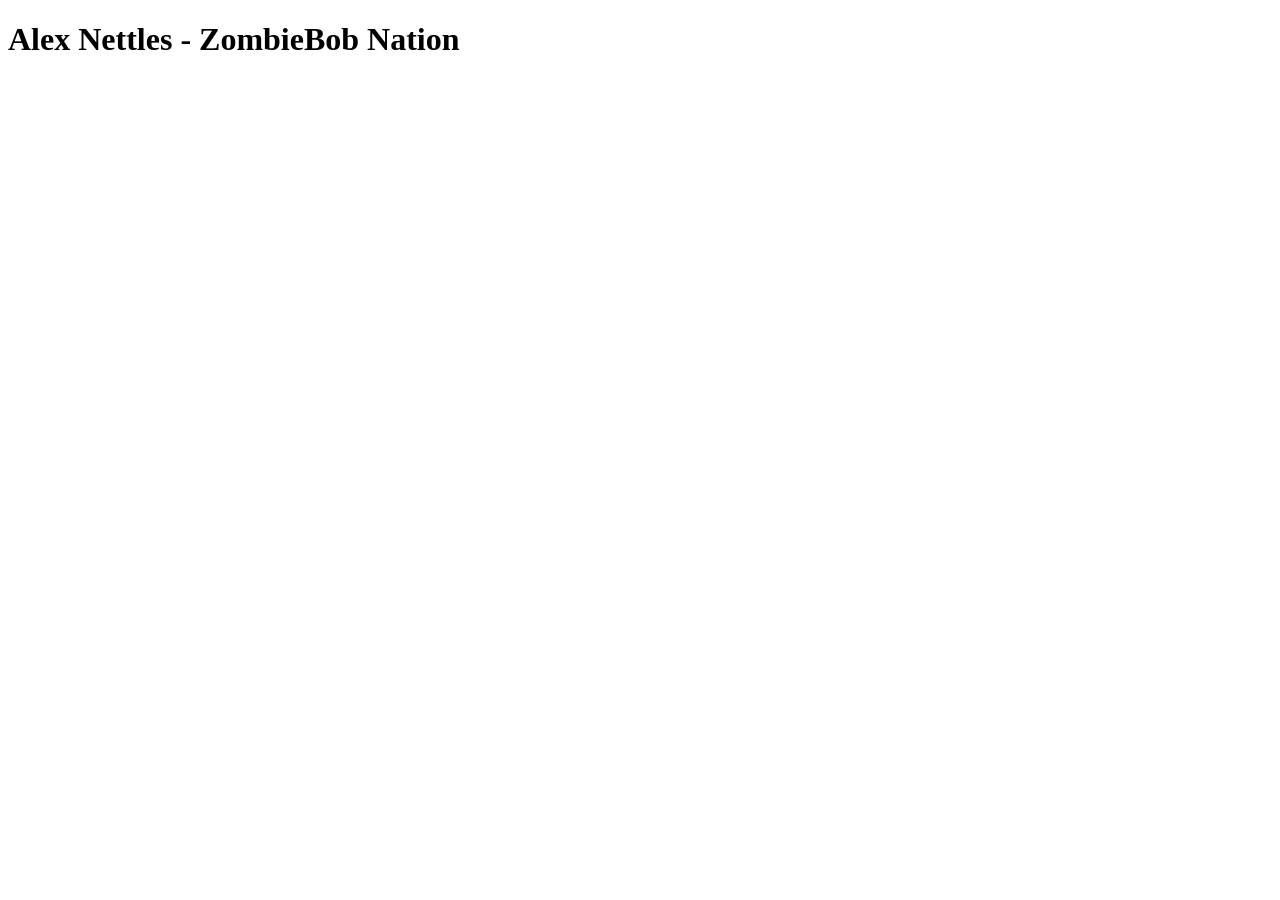
==== index.html @ 6f66bba7 "Start of WebPlot" ====
<!DOCTYPE html>
<html lang="en">
<head>
    <meta charset="UTF-8">
    <meta name="viewport" content="width=device-width, initial-scale=1.0">
    <title>Alex Nettles - ZombieBob Nation</title>
</head>
<body>
    
<h1>Alex Nettles - ZombieBob Nation</h1>

</body>
</html>
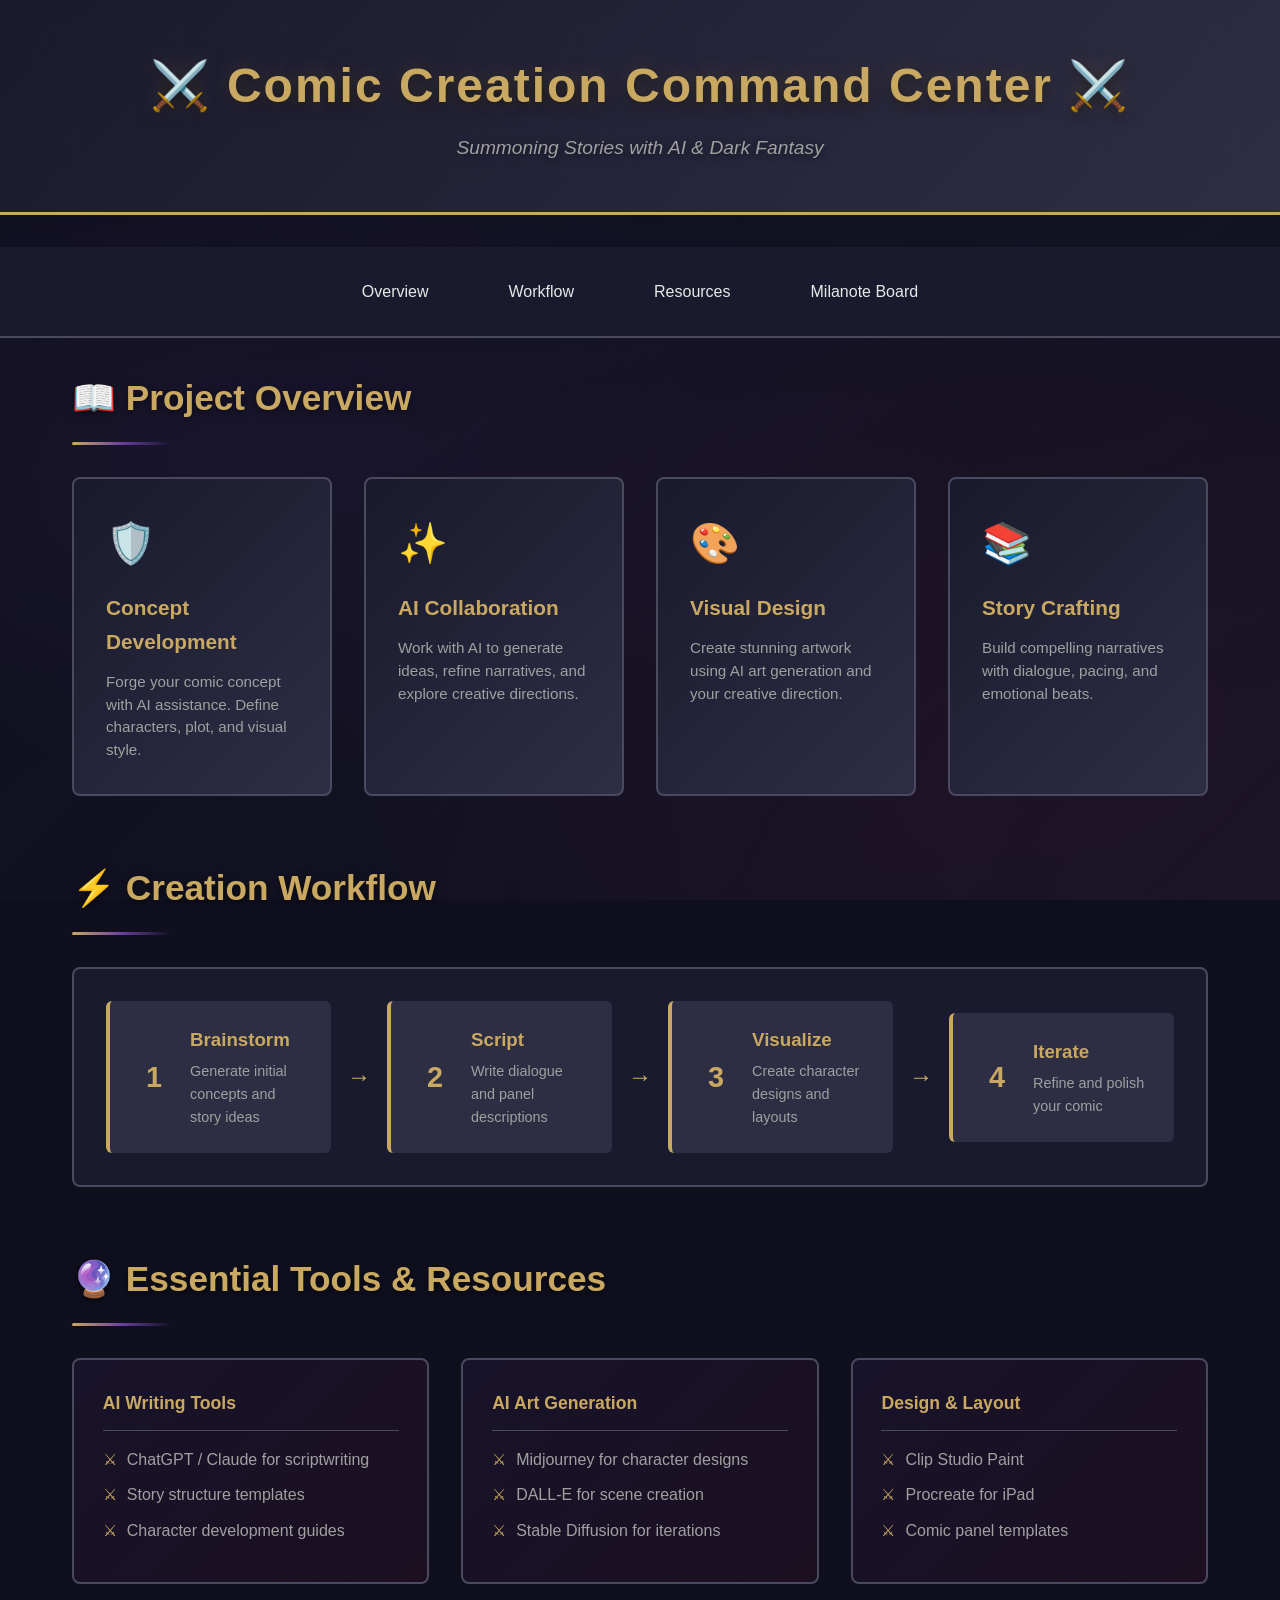
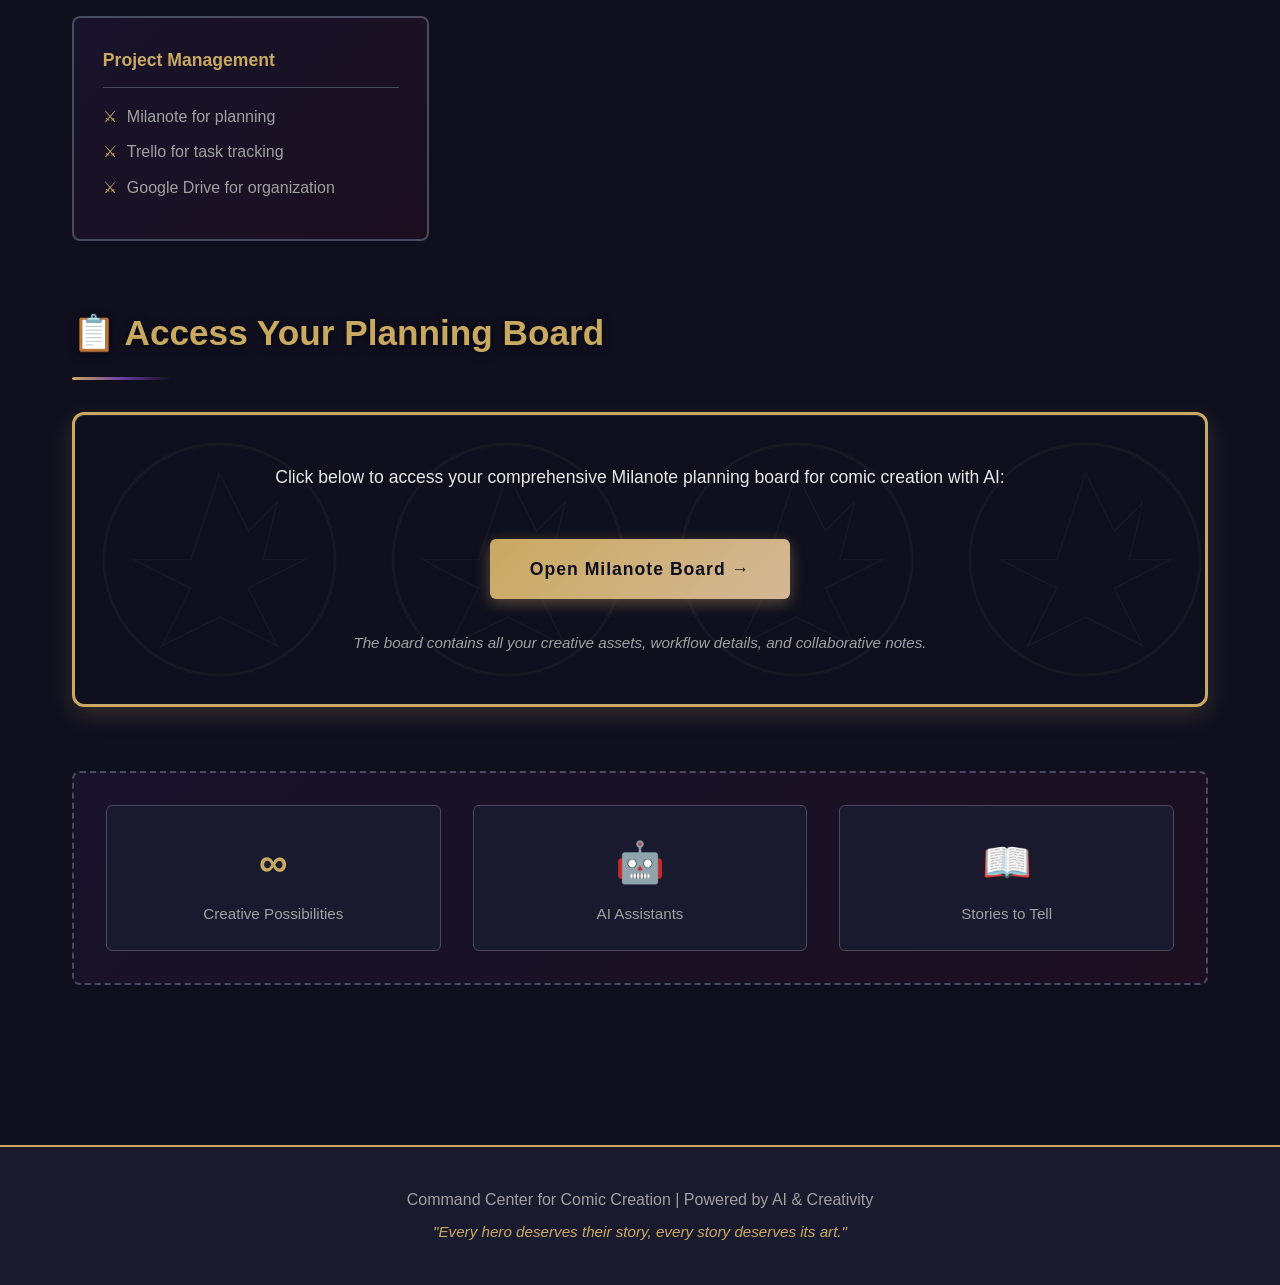
==== commit b730abdb: "Create dashboard HTML for comic creation command center with dark fantasy theme" ====
--- a/index.html
+++ b/index.html
@@ -3,11 +3,177 @@
 <head>
     <meta charset="UTF-8">
     <meta name="viewport" content="width=device-width, initial-scale=1.0">
-    <title>Alex Nettles - ZombieBob Nation</title>
+    <title>Comic Creation Command Center</title>
+    <link rel="stylesheet" href="styles.css">
 </head>
 <body>
+    <div class="background-effect"></div>
     
-<h1>Alex Nettles - ZombieBob Nation</h1>
+    <header class="header">
+        <div class="header-content">
+            <h1 class="title">⚔️ Comic Creation Command Center ⚔️</h1>
+            <p class="subtitle">Summoning Stories with AI & Dark Fantasy</p>
+        </div>
+    </header>
 
+    <nav class="navigation">
+        <a href="#overview" class="nav-link active">Overview</a>
+        <a href="#workflow" class="nav-link">Workflow</a>
+        <a href="#resources" class="nav-link">Resources</a>
+        <a href="#board" class="nav-link">Milanote Board</a>
+    </nav>
+
+    <main class="container">
+        <!-- Overview Section -->
+        <section id="overview" class="section">
+            <div class="section-header">
+                <h2>📖 Project Overview</h2>
+                <div class="header-bar"></div>
+            </div>
+            <div class="cards-grid">
+                <div class="card">
+                    <div class="card-icon">🛡️</div>
+                    <h3>Concept Development</h3>
+                    <p>Forge your comic concept with AI assistance. Define characters, plot, and visual style.</p>
+                </div>
+                <div class="card">
+                    <div class="card-icon">✨</div>
+                    <h3>AI Collaboration</h3>
+                    <p>Work with AI to generate ideas, refine narratives, and explore creative directions.</p>
+                </div>
+                <div class="card">
+                    <div class="card-icon">🎨</div>
+                    <h3>Visual Design</h3>
+                    <p>Create stunning artwork using AI art generation and your creative direction.</p>
+                </div>
+                <div class="card">
+                    <div class="card-icon">📚</div>
+                    <h3>Story Crafting</h3>
+                    <p>Build compelling narratives with dialogue, pacing, and emotional beats.</p>
+                </div>
+            </div>
+        </section>
+
+        <!-- Workflow Section -->
+        <section id="workflow" class="section">
+            <div class="section-header">
+                <h2>⚡ Creation Workflow</h2>
+                <div class="header-bar"></div>
+            </div>
+            <div class="workflow-container">
+                <div class="workflow-step">
+                    <div class="step-number">1</div>
+                    <div class="step-content">
+                        <h3>Brainstorm</h3>
+                        <p>Generate initial concepts and story ideas</p>
+                    </div>
+                </div>
+                <div class="workflow-arrow">→</div>
+                <div class="workflow-step">
+                    <div class="step-number">2</div>
+                    <div class="step-content">
+                        <h3>Script</h3>
+                        <p>Write dialogue and panel descriptions</p>
+                    </div>
+                </div>
+                <div class="workflow-arrow">→</div>
+                <div class="workflow-step">
+                    <div class="step-number">3</div>
+                    <div class="step-content">
+                        <h3>Visualize</h3>
+                        <p>Create character designs and layouts</p>
+                    </div>
+                </div>
+                <div class="workflow-arrow">→</div>
+                <div class="workflow-step">
+                    <div class="step-number">4</div>
+                    <div class="step-content">
+                        <h3>Iterate</h3>
+                        <p>Refine and polish your comic</p>
+                    </div>
+                </div>
+            </div>
+        </section>
+
+        <!-- Resources Section -->
+        <section id="resources" class="section">
+            <div class="section-header">
+                <h2>🔮 Essential Tools & Resources</h2>
+                <div class="header-bar"></div>
+            </div>
+            <div class="resources-grid">
+                <div class="resource-card">
+                    <h4>AI Writing Tools</h4>
+                    <ul>
+                        <li>ChatGPT / Claude for scriptwriting</li>
+                        <li>Story structure templates</li>
+                        <li>Character development guides</li>
+                    </ul>
+                </div>
+                <div class="resource-card">
+                    <h4>AI Art Generation</h4>
+                    <ul>
+                        <li>Midjourney for character designs</li>
+                        <li>DALL-E for scene creation</li>
+                        <li>Stable Diffusion for iterations</li>
+                    </ul>
+                </div>
+                <div class="resource-card">
+                    <h4>Design & Layout</h4>
+                    <ul>
+                        <li>Clip Studio Paint</li>
+                        <li>Procreate for iPad</li>
+                        <li>Comic panel templates</li>
+                    </ul>
+                </div>
+                <div class="resource-card">
+                    <h4>Project Management</h4>
+                    <ul>
+                        <li>Milanote for planning</li>
+                        <li>Trello for task tracking</li>
+                        <li>Google Drive for organization</li>
+                    </ul>
+                </div>
+            </div>
+        </section>
+
+        <!-- Board Link Section -->
+        <section id="board" class="section board-section">
+            <div class="section-header">
+                <h2>📋 Access Your Planning Board</h2>
+                <div class="header-bar"></div>
+            </div>
+            <div class="board-card">
+                <p class="board-description">Click below to access your comprehensive Milanote planning board for comic creation with AI:</p>
+                <a href="https://app.milanote.com/1WjEfn1ApAaG6p?p=QNYmC8qIito" target="_blank" class="board-button">
+                    Open Milanote Board →
+                </a>
+                <p class="board-note">The board contains all your creative assets, workflow details, and collaborative notes.</p>
+            </div>
+        </section>
+
+        <!-- Quick Stats -->
+        <section class="stats-section">
+            <div class="stat-box">
+                <div class="stat-number">∞</div>
+                <p>Creative Possibilities</p>
+            </div>
+            <div class="stat-box">
+                <div class="stat-number">🤖</div>
+                <p>AI Assistants</p>
+            </div>
+            <div class="stat-box">
+                <div class="stat-number">📖</div>
+                <p>Stories to Tell</p>
+            </div>
+        </section>
+    </main>
+
+    <footer class="footer">
+        <p>Command Center for Comic Creation | Powered by AI & Creativity</p>
+        <p class="footer-quote">"Every hero deserves their story, every story deserves its art."</p>
+    </footer>
+
+    <script src="script.js"></script>
 </body>
-</html>+</html>
--- a/styles.css
+++ b/styles.css
@@ -0,0 +1,548 @@
+/* Dark Fantasy Comic Creation Command Center */
+
+* {
+    margin: 0;
+    padding: 0;
+    box-sizing: border-box;
+}
+
+:root {
+    --primary-dark: #0f0f1e;
+    --primary-accent: #1a1a2e;
+    --secondary-accent: #2d2d44;
+    --gold-accent: #c9a961;
+    --steel-gray: #4a4a5f;
+    --blood-red: #8b1538;
+    --mystical-purple: #6a3fa0;
+    --text-light: #e8e8e8;
+    --text-muted: #a0a0a0;
+}
+
+body {
+    font-family: 'Segoe UI', Tahoma, Geneva, Verdana, sans-serif;
+    background-color: var(--primary-dark);
+    color: var(--text-light);
+    line-height: 1.6;
+    overflow-x: hidden;
+}
+
+/* Animated Background Effect */
+.background-effect {
+    position: fixed;
+    top: 0;
+    left: 0;
+    width: 100%;
+    height: 100%;
+    background: 
+        radial-gradient(ellipse at 20% 50%, rgba(106, 63, 160, 0.1) 0%, transparent 50%),
+        radial-gradient(ellipse at 80% 80%, rgba(139, 21, 56, 0.1) 0%, transparent 50%),
+        linear-gradient(135deg, transparent 0%, rgba(26, 26, 46, 0.5) 100%);
+    pointer-events: none;
+    z-index: -1;
+    animation: atmosphereShift 20s ease-in-out infinite;
+}
+
+@keyframes atmosphereShift {
+    0%, 100% { opacity: 1; }
+    50% { opacity: 0.95; }
+}
+
+/* Header */
+.header {
+    background: linear-gradient(135deg, var(--primary-accent) 0%, var(--secondary-accent) 100%);
+    border-bottom: 3px solid var(--gold-accent);
+    padding: 3rem 2rem;
+    margin-bottom: 2rem;
+    position: relative;
+    overflow: hidden;
+}
+
+.header::before {
+    content: '';
+    position: absolute;
+    top: 0;
+    left: 0;
+    right: 0;
+    bottom: 0;
+    background: url('data:image/svg+xml,<svg xmlns="http://www.w3.org/2000/svg" viewBox="0 0 1200 200"><defs><pattern id="armor" x="0" y="0" width="100" height="100" patternUnits="userSpaceOnUse"><path d="M50,20 L60,40 L70,20 L70,60 L50,70 L30,60 Z" stroke="%23c9a961" stroke-width="1" fill="none" opacity="0.05"/></pattern></defs><rect width="1200" height="200" fill="url(%23armor)"/></svg>');
+    opacity: 0.3;
+    pointer-events: none;
+}
+
+.header-content {
+    position: relative;
+    z-index: 1;
+    text-align: center;
+}
+
+.title {
+    font-size: 3rem;
+    font-weight: bold;
+    color: var(--gold-accent);
+    text-shadow: 0 4px 15px rgba(0, 0, 0, 0.7), 0 0 20px rgba(201, 169, 97, 0.3);
+    margin-bottom: 0.5rem;
+    letter-spacing: 2px;
+}
+
+.subtitle {
+    font-size: 1.2rem;
+    color: var(--text-muted);
+    font-style: italic;
+    text-shadow: 0 2px 8px rgba(0, 0, 0, 0.5);
+}
+
+/* Navigation */
+.navigation {
+    display: flex;
+    justify-content: center;
+    gap: 2rem;
+    padding: 1.5rem 2rem;
+    background: var(--primary-accent);
+    border-bottom: 2px solid var(--steel-gray);
+    flex-wrap: wrap;
+    position: sticky;
+    top: 0;
+    z-index: 100;
+}
+
+.nav-link {
+    color: var(--text-light);
+    text-decoration: none;
+    padding: 0.5rem 1.5rem;
+    border-radius: 4px;
+    transition: all 0.3s ease;
+    position: relative;
+    font-weight: 500;
+}
+
+.nav-link::after {
+    content: '';
+    position: absolute;
+    bottom: 0;
+    left: 0;
+    width: 0;
+    height: 2px;
+    background: var(--gold-accent);
+    transition: width 0.3s ease;
+}
+
+.nav-link:hover {
+    color: var(--gold-accent);
+    background: rgba(201, 169, 97, 0.1);
+}
+
+.nav-link:hover::after,
+.nav-link.active::after {
+    width: 100%;
+}
+
+.nav-link.active {
+    color: var(--gold-accent);
+}
+
+/* Container */
+.container {
+    max-width: 1200px;
+    margin: 0 auto;
+    padding: 2rem;
+}
+
+/* Sections */
+.section {
+    margin-bottom: 4rem;
+    animation: slideUp 0.8s ease-out;
+}
+
+@keyframes slideUp {
+    from {
+        opacity: 0;
+        transform: translateY(20px);
+    }
+    to {
+        opacity: 1;
+        transform: translateY(0);
+    }
+}
+
+.section-header {
+    margin-bottom: 2rem;
+    position: relative;
+}
+
+.section-header h2 {
+    font-size: 2.2rem;
+    color: var(--gold-accent);
+    margin-bottom: 1rem;
+    text-shadow: 0 2px 8px rgba(0, 0, 0, 0.5);
+}
+
+.header-bar {
+    height: 3px;
+    background: linear-gradient(90deg, var(--gold-accent) 0%, var(--mystical-purple) 50%, transparent 100%);
+    width: 100px;
+    border-radius: 2px;
+}
+
+/* Cards Grid */
+.cards-grid {
+    display: grid;
+    grid-template-columns: repeat(auto-fit, minmax(250px, 1fr));
+    gap: 2rem;
+    margin-bottom: 2rem;
+}
+
+.card {
+    background: linear-gradient(135deg, var(--primary-accent) 0%, var(--secondary-accent) 100%);
+    border: 2px solid var(--steel-gray);
+    border-radius: 8px;
+    padding: 2rem;
+    transition: all 0.3s ease;
+    position: relative;
+    overflow: hidden;
+}
+
+.card::before {
+    content: '';
+    position: absolute;
+    top: 0;
+    left: -100%;
+    width: 100%;
+    height: 100%;
+    background: linear-gradient(90deg, transparent, rgba(201, 169, 97, 0.1), transparent);
+    transition: left 0.5s ease;
+}
+
+.card:hover {
+    border-color: var(--gold-accent);
+    transform: translateY(-8px);
+    box-shadow: 0 12px 25px rgba(201, 169, 97, 0.15), inset 0 1px 0 rgba(255, 255, 255, 0.1);
+}
+
+.card:hover::before {
+    left: 100%;
+}
+
+.card-icon {
+    font-size: 2.5rem;
+    margin-bottom: 1rem;
+    display: inline-block;
+}
+
+.card h3 {
+    font-size: 1.3rem;
+    color: var(--gold-accent);
+    margin-bottom: 0.8rem;
+}
+
+.card p {
+    color: var(--text-muted);
+    font-size: 0.95rem;
+    line-height: 1.5;
+}
+
+/* Workflow Container */
+.workflow-container {
+    display: flex;
+    align-items: center;
+    gap: 1rem;
+    flex-wrap: wrap;
+    justify-content: center;
+    padding: 2rem;
+    background: var(--primary-accent);
+    border-radius: 8px;
+    border: 2px solid var(--steel-gray);
+}
+
+.workflow-step {
+    display: flex;
+    align-items: center;
+    gap: 1rem;
+    background: var(--secondary-accent);
+    padding: 1.5rem;
+    border-radius: 6px;
+    border-left: 4px solid var(--gold-accent);
+    flex: 1;
+    min-width: 200px;
+    transition: all 0.3s ease;
+}
+
+.workflow-step:hover {
+    background: rgba(201, 169, 97, 0.05);
+    transform: scale(1.05);
+}
+
+.step-number {
+    font-size: 1.8rem;
+    font-weight: bold;
+    color: var(--gold-accent);
+    min-width: 40px;
+    text-align: center;
+}
+
+.step-content h3 {
+    color: var(--gold-accent);
+    margin-bottom: 0.3rem;
+}
+
+.step-content p {
+    color: var(--text-muted);
+    font-size: 0.9rem;
+}
+
+.workflow-arrow {
+    font-size: 1.5rem;
+    color: var(--gold-accent);
+    font-weight: bold;
+}
+
+@media (max-width: 768px) {
+    .workflow-arrow {
+        display: none;
+    }
+    
+    .workflow-step {
+        min-width: 100%;
+    }
+}
+
+/* Resources Grid */
+.resources-grid {
+    display: grid;
+    grid-template-columns: repeat(auto-fit, minmax(280px, 1fr));
+    gap: 2rem;
+}
+
+.resource-card {
+    background: linear-gradient(135deg, rgba(106, 63, 160, 0.1) 0%, rgba(139, 21, 56, 0.1) 100%);
+    border: 2px solid var(--steel-gray);
+    border-radius: 8px;
+    padding: 1.8rem;
+    transition: all 0.3s ease;
+}
+
+.resource-card:hover {
+    border-color: var(--gold-accent);
+    background: linear-gradient(135deg, rgba(106, 63, 160, 0.15) 0%, rgba(139, 21, 56, 0.15) 100%);
+}
+
+.resource-card h4 {
+    color: var(--gold-accent);
+    font-size: 1.1rem;
+    margin-bottom: 1rem;
+    padding-bottom: 0.8rem;
+    border-bottom: 1px solid var(--steel-gray);
+}
+
+.resource-card ul {
+    list-style: none;
+}
+
+.resource-card li {
+    color: var(--text-muted);
+    margin-bottom: 0.6rem;
+    padding-left: 1.5rem;
+    position: relative;
+}
+
+.resource-card li::before {
+    content: '⚔';
+    position: absolute;
+    left: 0;
+    color: var(--gold-accent);
+}
+
+/* Board Section */
+.board-section {
+    margin-bottom: 3rem;
+}
+
+.board-card {
+    background: linear-gradient(135deg, var(--primary-accent) 0%, var(--secondary-accent) 100%);
+    border: 3px solid var(--gold-accent);
+    border-radius: 12px;
+    padding: 3rem 2rem;
+    text-align: center;
+    box-shadow: 0 8px 25px rgba(201, 169, 97, 0.2), inset 0 1px 0 rgba(255, 255, 255, 0.1);
+    background-image: url('data:image/svg+xml,<svg xmlns="http://www.w3.org/2000/svg" viewBox="0 0 100 100"><g opacity="0.05"><circle cx="50" cy="50" r="40" stroke="%23c9a961" stroke-width="1" fill="none"/><path d="M50,20 L60,40 L70,30 L65,50 L80,50 L60,60 L70,80 L50,70 L30,80 L40,60 L20,50 L40,50 Z" stroke="%23c9a961" stroke-width="0.5" fill="none"/></g></svg>');
+    background-repeat: repeat;
+}
+
+.board-description {
+    font-size: 1.1rem;
+    color: var(--text-light);
+    margin-bottom: 2rem;
+}
+
+.board-button {
+    display: inline-block;
+    background: linear-gradient(135deg, var(--gold-accent) 0%, #d4b896 100%);
+    color: var(--primary-dark);
+    padding: 1rem 2.5rem;
+    border-radius: 6px;
+    text-decoration: none;
+    font-weight: bold;
+    font-size: 1.1rem;
+    transition: all 0.3s ease;
+    box-shadow: 0 4px 15px rgba(201, 169, 97, 0.4);
+    margin: 1rem 0;
+    letter-spacing: 1px;
+}
+
+.board-button:hover {
+    transform: translateY(-3px);
+    box-shadow: 0 8px 25px rgba(201, 169, 97, 0.6);
+    background: linear-gradient(135deg, #d4b896 0%, var(--gold-accent) 100%);
+}
+
+.board-button:active {
+    transform: translateY(-1px);
+}
+
+.board-note {
+    color: var(--text-muted);
+    font-size: 0.95rem;
+    font-style: italic;
+    margin-top: 1rem;
+}
+
+/* Stats Section */
+.stats-section {
+    display: grid;
+    grid-template-columns: repeat(auto-fit, minmax(150px, 1fr));
+    gap: 2rem;
+    margin: 4rem 0;
+    padding: 2rem;
+    background: linear-gradient(135deg, rgba(106, 63, 160, 0.1) 0%, rgba(139, 21, 56, 0.1) 100%);
+    border-radius: 8px;
+    border: 2px dashed var(--steel-gray);
+}
+
+.stat-box {
+    text-align: center;
+    padding: 1.5rem;
+    background: var(--primary-accent);
+    border-radius: 6px;
+    border: 1px solid var(--steel-gray);
+    transition: all 0.3s ease;
+}
+
+.stat-box:hover {
+    border-color: var(--gold-accent);
+    transform: scale(1.05);
+}
+
+.stat-number {
+    font-size: 2.5rem;
+    color: var(--gold-accent);
+    font-weight: bold;
+    margin-bottom: 0.5rem;
+}
+
+.stat-box p {
+    color: var(--text-muted);
+    font-size: 0.95rem;
+}
+
+/* Footer */
+.footer {
+    background: var(--primary-accent);
+    border-top: 2px solid var(--gold-accent);
+    padding: 2rem;
+    text-align: center;
+    margin-top: 4rem;
+    color: var(--text-muted);
+}
+
+.footer p {
+    margin: 0.5rem 0;
+}
+
+.footer-quote {
+    font-style: italic;
+    color: var(--gold-accent);
+    margin-top: 1rem;
+    font-size: 0.95rem;
+}
+
+/* Responsive Design */
+@media (max-width: 768px) {
+    .title {
+        font-size: 2rem;
+    }
+    
+    .subtitle {
+        font-size: 1rem;
+    }
+    
+    .container {
+        padding: 1rem;
+    }
+    
+    .cards-grid {
+        grid-template-columns: 1fr;
+    }
+    
+    .navigation {
+        gap: 1rem;
+        padding: 1rem;
+    }
+    
+    .nav-link {
+        padding: 0.4rem 1rem;
+        font-size: 0.9rem;
+    }
+    
+    .section-header h2 {
+        font-size: 1.8rem;
+    }
+}
+
+@media (max-width: 480px) {
+    .title {
+        font-size: 1.5rem;
+    }
+    
+    .board-button {
+        width: 100%;
+        padding: 0.8rem 1.5rem;
+    }
+    
+    .navigation {
+        flex-direction: column;
+        gap: 0.5rem;
+    }
+    
+    .nav-link {
+        text-align: center;
+        padding: 0.7rem 1rem;
+    }
+}
+
+/* Scrollbar Styling */
+::-webkit-scrollbar {
+    width: 12px;
+}
+
+::-webkit-scrollbar-track {
+    background: var(--primary-accent);
+}
+
+::-webkit-scrollbar-thumb {
+    background: var(--steel-gray);
+    border-radius: 6px;
+}
+
+::-webkit-scrollbar-thumb:hover {
+    background: var(--gold-accent);
+}
+
+/* Selection Styling */
+::selection {
+    background: var(--gold-accent);
+    color: var(--primary-dark);
+}
+
+::-moz-selection {
+    background: var(--gold-accent);
+    color: var(--primary-dark);
+}
